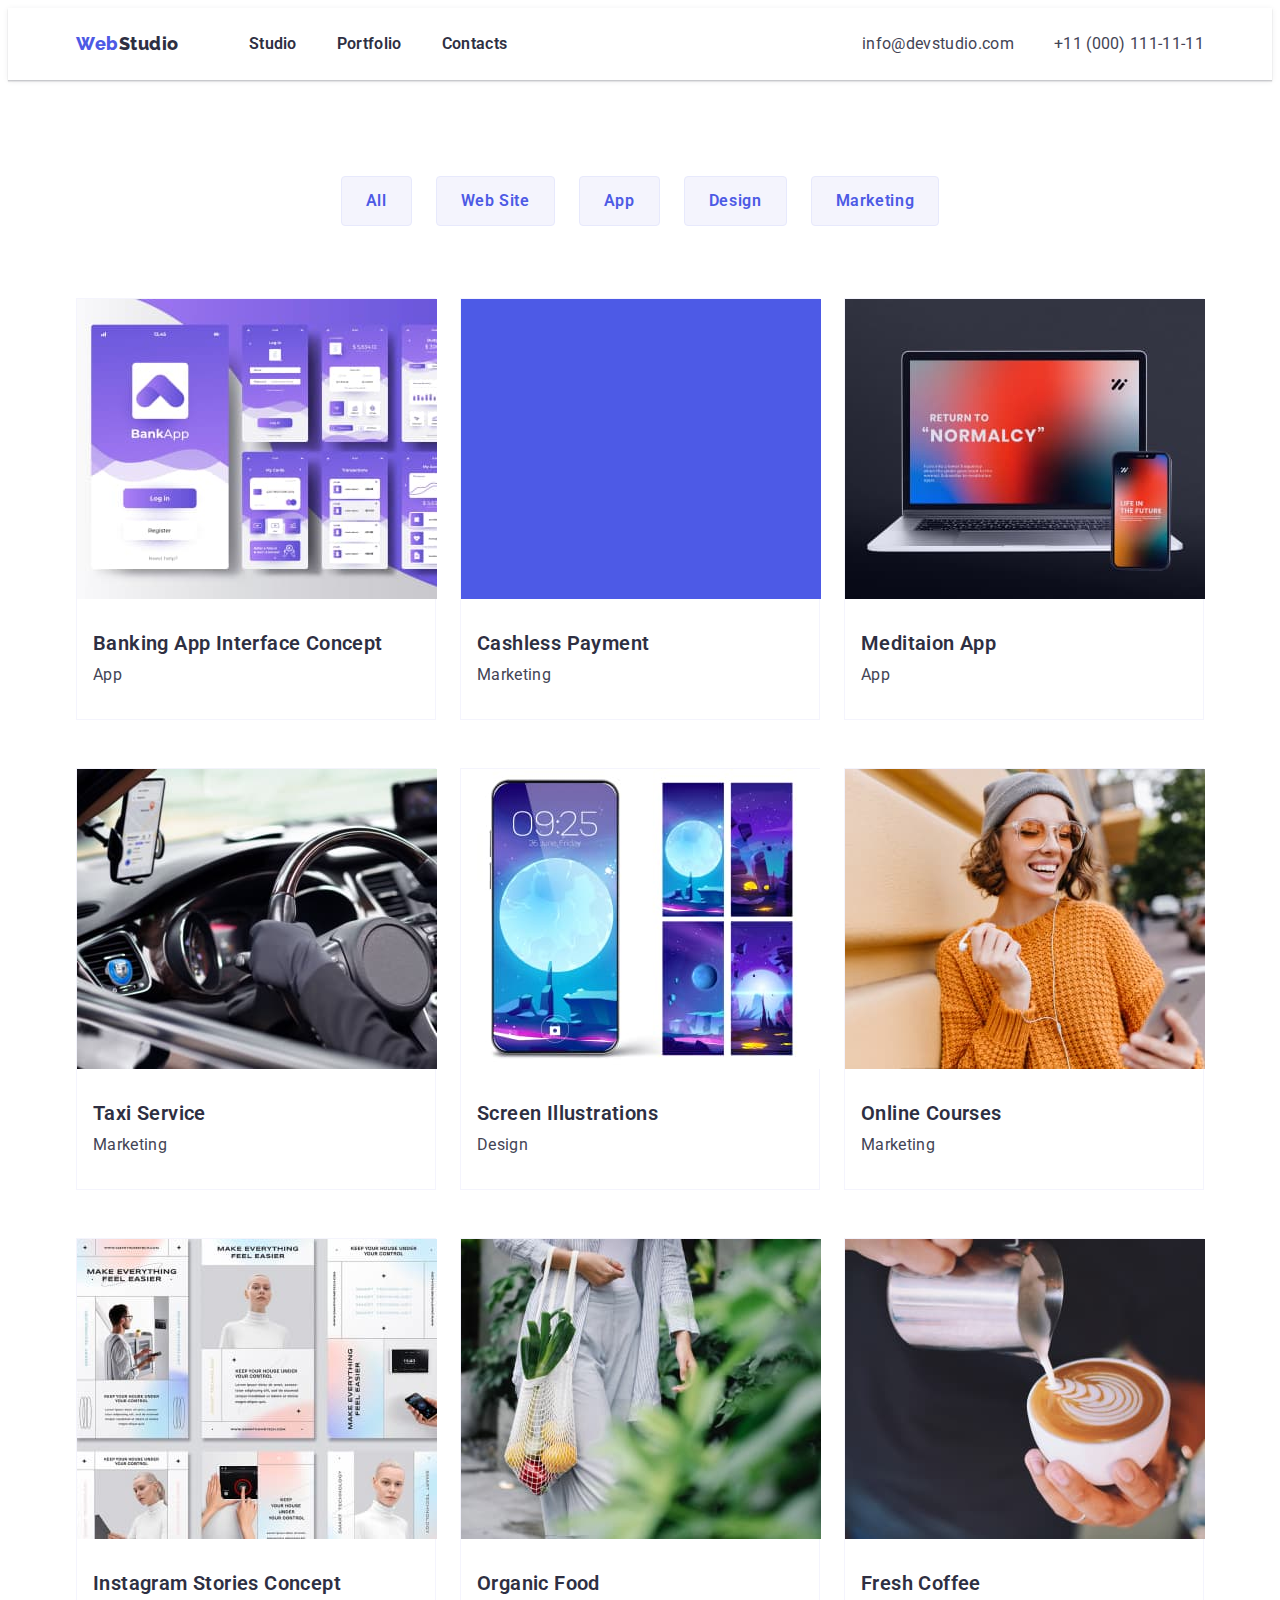
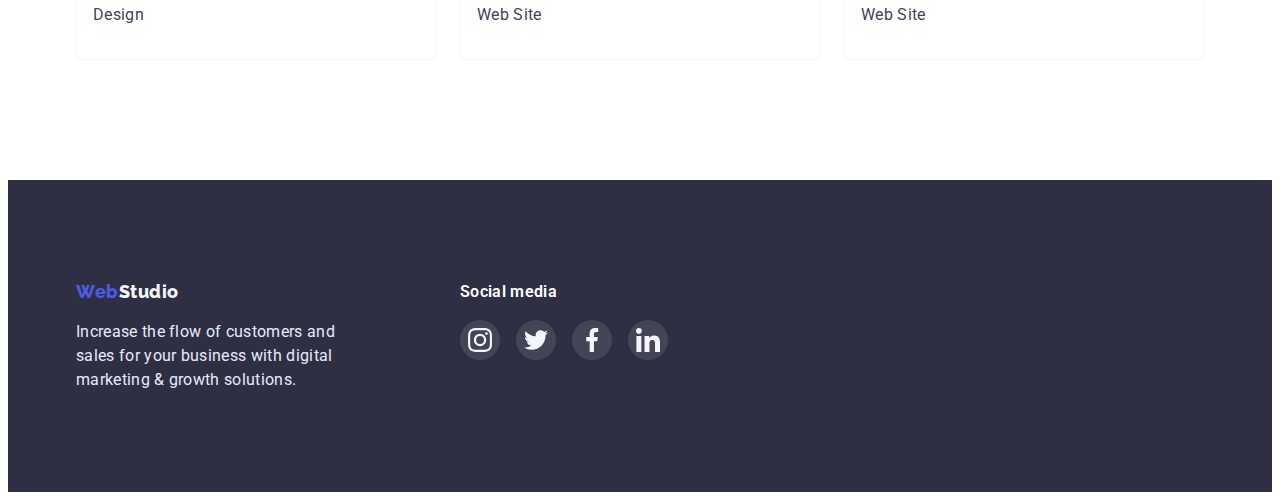
==== portfolio.html @ 2c4b4c8c "Додані svg іконки" ====
<!DOCTYPE html>
<html lang="en">

<head>
    <meta charset="UTF-8">
    <meta http-equiv="X-UA-Compatible" content="IE=edge">
    <meta name="viewport" content="width=device-width, initial-scale=1.0">
    <title>Portfolio</title>
    <link rel="stylesheet" href="https://fonts.googleapis.com/css2?family=Raleway:wght@700&family=Roboto:wght@400;500;700;900&display=swap">
    <link rel="stylesheet" href="https://cdnjs.cloudflare.com/ajax/libs/modern-normalize/1.1.0/modern-normalize.min.css" integrity="sha512-wpPYUAdjBVSE4KJnH1VR1HeZfpl1ub8YT/NKx4PuQ5NmX2tKuGu6U/JRp5y+Y8XG2tV+wKQpNHVUX03MfMFn9Q==" crossorigin="anonymous" referrerpolicy="no-referrer" />
    <link rel="stylesheet" href="./css/styles.css">
</head>

<body>
    <header>
        
        <div class="container main-nav">
                <nav>
                    <ul class="site-nav">
                        <li class="item">
                            <a href="./index.html" class="logo-header"><span class="web-header">Web</span>Studio</a>
                        </li>
            
                        <li class="item">
                            <a href="./index.html" class="link"> Studio </a>
                        </li>
            
                        <li class="item">
                            <a href="./portfolio.html" class="link"> Portfolio </a>
                        </li>
            
                        <li class="item">
                            <a href="" class="link"> Contacts </a>
                        </li>
                    </ul>
                </nav>
                    
                    <ul class="contacts">
                        <li class="item">
                            <a href="malito:info@devstudio.com" class="contacts-link"> info@devstudio.com </a>
                        </li>
                        <li class="item">
                            <a href="tel:+110001111111" class="contacts-link"> +11 (000) 111-11-11 </a>
                        </li>
                    </ul>
        </div>
    </header>
    
    <main>
        <section class="section section-portfolio">
            <h1 class="hidden-title">Portfolio</h1>
            <div class="container filter-portfolio">
                <ul class="filter">
                    <li class="button">
                        <button class="filter-button" type="button">All</button>
                    </li>
                    <li class="button">
                        <button class="filter-button" type="button">Web Site</button>
                    </li>
                    <li class="button">
                        <button class="filter-button" type="button">App</button>
                    </li>
                    <li class="button">
                        <button class="filter-button" type="button">Design</button>
                    </li>
                    <li class="button">
                        <button class="filter-button" type="button">Marketing</button>
                    </li>
                </ul>
            </div>

            <h2 class="hidden-title">Projects</h2>
            <div class="container">
                <ul class="projects-list">
                    <li class="list">
                        <a href="">
                            <!-- <p class="white-text">14 Stylish and User-Friendly App Design Concepts · Task Manager App · Calorie Tracker App· Exotic Fruit Ecommerce App ·Cloud Storage App</p> -->
                            <img class="projects-img" src="./img/portfolio/projects/1img.jpg" alt="Bank program interface" width="360" >
                            <div class="projects-text" >
                                <h3 class="section-secondary">Banking App Interface Concept</h3>
                                <p class="section-text">App</p>
                            </div>
                        </a>
                    </li>
                    <li class="list">
                        <a href="">
                            <!-- <p class="white-text">14 Stylish and User-Friendly App Design Concepts · Task Manager App · Calorie Tracker App· Exotic Fruit Ecommerce App ·Cloud Storage App</p> -->
                            <img class="projects-img" src="./img/portfolio/projects/2img.jpg" alt="list of applications" width="360">
                            <div class="projects-text" >
                                <h3 class="section-secondary">Cashless Payment</h3>
                                <p class="section-text">Marketing</p>
                            </div>
                        </a>
                    </li>
                    <li class="list">
                        <a href="">
                            <!-- <p class="white-text">14 Stylish and User-Friendly App Design Concepts · Task Manager App · Calorie Tracker App· Exotic Fruit Ecommerce App ·Cloud Storage App</p> -->
                            <img class="projects-img" src="./img/portfolio/projects/3img.jpg" alt="mockup" width="360">
                            <div class="projects-text" >
                                <h3 class="section-secondary">Meditaion App</h3>
                                <p class="section-text">App</p>
                            </div>
                        </a>
                    </li>
                    <li class="list">
                        <a href="">
                            <!-- <p class="white-text">14 Stylish and User-Friendly App Design Concepts · Task Manager App · Calorie Tracker App· Exotic Fruit Ecommerce App ·Cloud Storage App</p> -->
                            <img class="projects-img" src="./img/portfolio/projects/4img.jpg" alt="car" width="360">
                            <div class="projects-text" >
                                <h3 class="section-secondary">Taxi Service</h3>
                                <p class="section-text">Marketing</p>
                            </div>
                        </a>
                    </li>
                    <li class="list">
                        <a href="">
                            <!-- <p class="white-text">14 Stylish and User-Friendly App Design Concepts · Task Manager App · Calorie Tracker App· Exotic Fruit Ecommerce App ·Cloud Storage App</p> -->
                            <img class="projects-img" src="./img/portfolio/projects/5img.jpg" alt="phone" width="360">
                            <div class="projects-text" >
                                <h3 class="section-secondary">Screen Illustrations</h3>
                                <p class="section-text">Design</p>
                            </div>
                        </a>
                    </li>
                    <li class="list">
                        <a href="">
                            <!-- <p class="white-text">14 Stylish and User-Friendly App Design Concepts · Task Manager App · Calorie Tracker App· Exotic Fruit Ecommerce App ·Cloud Storage App</p> -->
                            <img class="projects-img" src="./img/portfolio/projects/6img.jpg" alt="woman" width="360">
                            <div class="projects-text" >
                                <h3 class="section-secondary">Online Courses</h3>
                                <p class="section-text">Marketing</p>
                            </div>
                        </a>
                    </li>
                    <li class="list">
                        <a href="">
                            <!-- <p class="white-text">14 Stylish and User-Friendly App Design Concepts · Task Manager App · Calorie Tracker App· Exotic Fruit Ecommerce App ·Cloud Storage App</p> -->
                            <img class="projects-img" src="./img/portfolio/projects/7img.jpg " alt="phone-screen" width="360">
                            <div class="projects-text" >
                                <h3 class="section-secondary">Instagram Stories Concept</h3>
                                <p class="section-text">Design</p>
                            </div>
                        </a>
                    </li>
                    <li class="list">
                        <a href="">
                            <!-- <p class="white-text">14 Stylish and User-Friendly App Design Concepts · Task Manager App · Calorie Tracker App· Exotic Fruit Ecommerce App ·Cloud Storage App</p> -->
                            <img class="projects-img" src="./img/portfolio/projects/8img.jpg" alt="woman with fruit" width="360">
                            <div class="projects-text">
                                <h3 class="section-secondary">Organic Food</h3>
                                <p class="section-text">Web Site</p>
                            </div>
                        </a>
                    </li>
                    <li class="list">
                        <a href="">
                            <!-- <p class="white-text">14 Stylish and User-Friendly App Design Concepts · Task Manager App · Calorie Tracker App· Exotic Fruit Ecommerce App ·Cloud Storage App</p> -->
                            <img class="projects-img" src="./img/portfolio/projects/9img.jpg" alt="coffee" width="360">
                            <div class="projects-text" >
                                <h3 class="section-secondary">Fresh Coffee</h3>
                                <p class="section-text">Web Site</p>
                            </div>
                        </a>
                    </li>
                </ul>
            </div>

        </section>

    </main>
    <footer>
        <div class=" container bottom">
            <div class="footer">
                <a href="./index.html" class="logo-footer"><span class="web-footer">Web</span>Studio</a>
                <p class="footer-text">Increase the flow of customers and sales for your business with digital marketing & growth solutions.</p>
            </div>
            <div class="social-media-footer">
                <h2 class="footer-h2">Social media</h2>
                <ul class="social-networks-footer">
                    <li class="icon">
                        <svg class="list">
                            <use href="./img/icons.svg#icon-instagram"></use>
                        </svg>
                    </li>
                    <li class="icon">
                        <svg class="list">
                            <use href="./img/icons.svg#icon-twitter" ></use>
                        </svg>
                    </li>
                    <li class="icon">
                        <svg class="list">
                            <use href="./img/icons.svg#icon-facebook" ></use>
                        </svg>
                    </li>
                    <li class="icon">
                        <svg class="list">
                            <use href="./img/icons.svg#icon-linkedin" ></use>
                        </svg>
                    </li>
                </ul>
            </div>
        </div>
    </footer>
</body>

</html>
---- css/styles.css ----
/*загальні налаштування*/

:root {
    --primary-brand: #4D5AE5;
    --dark-color: #2E2F42;
    --success-color: #31D0AA;
    --text-color: #434455;
    --subtle-text: #8E8F99;
    --accent-color: #E7E9FC;
    --light-color: #F4F4FD;
    --white-color: #FFFFFF;

    --primary-font: Roboto, sans-serif;
    --logo-font: Raleway, sans-serif;
}

html {
    box-sizing: border-box;
}

*,
*::before,
*::after {
    box-sizing: inherit;
}

ul,
li,
p,
h1,
h2,
h3{
    list-style: none;
    padding: 0;
    margin: 0;
}

a {
    text-decoration: none;
}

body {
    background: var(--white-color);
    color: var(--text-color);
    font-family: var(--primary-font);
}

.container {
    width: 1158px;
    margin: 0 auto;
    padding: 0 15px;
    margin-top: none;
    
    /* outline: 2px solid black */
}

header {
    box-shadow: 0px 2px 1px rgba(46, 47, 66, 0.08), 0px 1px 1px rgba(46, 47, 66, 0.16), 0px 1px 6px rgba(46, 47, 66, 0.08);
}

/* logo header */
.logo-header {
    display: block;
    margin-right: 30px;
    padding-top: 24px;
    padding-bottom: 24px;
    
    color: var(--dark-color);
    font-family: var(--logo-font);
    font-weight: 800;
    font-size: 18px;
    line-height: 1.33;
    letter-spacing: 0.03em;

}

.logo-header:focus {
    color: var(--primary-brand);
}

.web-header {
    color: var(--primary-brand);
    font-family: Raleway, sans-serif;
    font-weight: 800;
    font-size: 18px;
    line-height: 1.33;
    letter-spacing: 0.03em;
}

.web-header:focus {
    color: var(--dark-color);
}


/*site navigation*/

.site-nav {
    display: flex;
}

.site-nav .item:not(:last-child) {
    margin-right: 40px;
}

.site-nav .link {
    display: block;
    padding-top: 24px;
    padding-bottom: 24px;
    
    color: var(--dark-color);
    font-family: 'Roboto', sans-serif;
    font-weight: 600;
    font-size: 16px;
    line-height: 1.5;
    letter-spacing: 0.02em;
}

.site-nav .link:hover,
.site-nav .link:focus {
    color: var(--text-color);
}

.site-nav .link:active {
    color: var(--primary-brand);
}


/* contacts */

.contacts {
    display: flex;
    margin-left: auto;
}

.contacts .item:not(:last-child) {
    margin-right: 40px;
}

.contacts-link {
    display: block;
    padding-top: 24px;
    padding-bottom: 24px;
    
    color: var(--text-color);
    font-size: 16px;
    line-height: 1.5;
    letter-spacing: 0.02em;
}

.contacts-link:hover,
.contacts-link:focus {
    color: var(--primary-brand);
}

.main-nav {
    display: flex;
    align-items: center;
}

/*hero */
.hero {
    padding-top: 192px;
    padding-bottom: 192px;
    
    background-color: var(--dark-color);
    text-align: center;
    background-image:linear-gradient(rgba(46,47,66,0.7),rgba(46,47,66,0.7)), url(../img/studio/hero/hero.jpg);
    background-repeat: no-repeat;
    background-position: center;
    background-size: cover;
}

.hero-title {
    margin-bottom: 48px;
    
    color: var(--white-color);
    fon-weight: 600;
    font-size: 56px;
    line-height: 1.07;
    letter-spacing: 0.02em;
}

.hero-button {
    padding: 16px 32px;
    border-radius: 4px;
    border-color: transparent;

    color: var(--white-color);
    background-color: var(--primary-brand);
    box-shadow: 0px 4px 4px rgba(0, 0, 0, 0.15);
    
    font-family: 'Roboto', sans-serif;
    font-weight: 600;
    font-size: 16px;
    line-height: 1.2;
    letter-spacing: 0.04em;
    align-items: center;
    cursor: pointer;

}

.hero-button:hover,
.hero-button:focus {
    background: #4D5AE5;
    box-shadow: 0px 1px 6px rgba(46, 47, 66, 0.08), 0px 1px 1px rgba(46, 47, 66, 0.16), 0px 2px 1px rgba(46, 47, 66, 0.08);
    border-radius: 4px;
}

.hero-button:active {
    background: #404BBF;
    box-shadow: 0px 4px 4px rgba(0, 0, 0, 0.15);
    border-radius: 4px;
}


/* who we are */

.hidden-title {
    display: none;
}

.second-section {
    padding-top: 120px;
    padding-bottom: 120px;
}

 /* h3 */
.section-secondary {
    margin-bottom: 8px;
    
    color: var(--dark-color);
    font-weight: 600;
    font-size: 20px;
    line-height: 1.2;
    letter-spacing: 0.02em;
}

/* p */
.section-text {  
    color: var(--text-color);
    font-size: 16px;
    line-height: 1.5;
    letter-spacing: 0.02em;
    /* width: 264px ; */
}

.feature-list {
    display: flex;
    /* border-top: 120px; */
}

.feature-list .item:not(:last-child){
    margin-right: 24px;
}

.feature-list .item::before {
    content:'';
    display: block;
    width: 264px;
    height: 112px;
    background-repeat: no-repeat;
    background-position:center;
    padding: 24px;
    background-color: var(--light-color);
    border-radius: 4px;
    margin-bottom: 8px;
}

.feature-list .strategy::before{
    background-image: url(../img/studio/Who-we-are/antenna.svg);
}

.feature-list .punctuality::before{
    background-image: url(../img/studio/Who-we-are/clock.svg);
}

.feature-list .diligence::before{
    background-image: url(../img/studio/Who-we-are/diagram.svg);
}

.feature-list .technologies::before{
    background-image: url(../img/studio/Who-we-are/astronaut.svg);
}


/* what are we doing*/

/* h2 */
.section-title {
    margin-bottom: 72px;
    
    color: var(--dark-color);
    font-weight: 600;
    font-size: 36px;
    line-height: 1.1;
    letter-spacing: 0.02em;
    text-align: center;
    text-transform: capitalize;
}

img {
    display: block;
}

.images-list {
    display: flex;
}

.technologies-photo {
    padding-bottom: 120px;
}

.images-list .item:not(:last-child) {
    margin-right: 24px;
}

/* Our Team */

.team-section {
    background-color: var(--light-color);
    /* height: min-content 732px; */
    padding-top: 120px;
    padding-bottom: 120px
    ;
}

/* h2 team-section */
.team-section .title {
    margin-bottom: 72px;
    
    color: var(--dark-color);
    font-weight: 600;
    font-size: 36px;
    line-height: 1.1;
    letter-spacing: 0.02em;
    text-align: center;
    text-transform: capitalize;
}

/* h3  team-section*/
.team-section .secondary {
    margin-bottom: 8px;
    
    color: var(--dark-color);
    font-weight: 600;
    font-size: 20px;
    line-height: 1.2;
    letter-spacing: 0.02em;
}

/* p team-section */
.team-section .text {   
    color: var(--text-color);
    font-size: 16px;
    line-height: 1.5;
    letter-spacing: 0.02em;
    margin-bottom: 8px;
}

.team{
    padding-top: 32px;
    padding-bottom: 32px;
}

.team-list {
    display: flex;
    text-align: center; 
}

.team-list .item {
    background: #FFFFFF;
    box-shadow: 0px 1px 6px rgba(46, 47, 66, 0.08), 0px 1px 1px rgba(46, 47, 66, 0.16), 0px 2px 1px rgba(46, 47, 66, 0.08);
    border-radius: 0px 0px 4px 4px;
}

.team-list .item:not(:last-child) {
    margin-right: 24px;
}

.social-networks{
    display: flex;
    justify-content: space-around;
    padding-left: 16px; 
    padding-right: 16px;
}


.social-networks .list{
    display: block;
    width: 16px;
    height: 16px;
}

.social-networks .icon {
    background-color: #4D5AE5;
    padding: 12px;
    border-radius: 50%;
    margin-top: 4px;
    margin-bottom: 4px;
    cursor: pointer;
}
.social-networks .icon:hover,
.social-networks .icon:focus{
    background: #4D5AE5;
    box-shadow: 0px 1px 6px rgba(46, 47, 66, 0.08), 0px 1px 1px rgba(46, 47, 66, 0.16), 0px 2px 1px rgba(46, 47, 66, 0.08);
}

.social-networks .icon:active{
    background: #404BBF;
box-shadow: 0px 4px 4px rgba(0, 0, 0, 0.15);
}

.social-networks .icon:not(:last-child){
    margin-right: 24px;
}


/*customers*/

.logo-costomers {
    display: flex;
}

.logo-costomers .icon{
    width: 168px;
    height: 68px;
    padding: 16px 32px;
    fill: var(--subtle-text) ;
    border: 1px solid var(--subtle-text);
    border-radius: 4px;
    cursor: pointer;
}

.logo-costomers .list:not(:last-child){
    margin-right: 24px ;
}

.logo-costomers .icon:hover,
.logo-costomers .icon:focus{
    fill: var(--primary-brand);
    border: 1px solid var(--primary-brand);
}

.container-section{
    padding-top: 120px;
    padding-bottom: 120px;
}


/* footer */

.bottom{
    display: flex;
    padding-top: 100px;
    padding-bottom: 100px;
}

footer {
    background-color: var(--dark-color);
}

.footer{
    margin-right: 120px;
}

/* logo footer*/

.logo-footer {
    margin-bottom: 16px;
    
    color: var(--light-color);
    font-family: Raleway, sans-serif;
    font-weight: 800;
    font-size: 18px;
    line-height: 1.33;
    letter-spacing: 0.03em;
    
    display:inline-block;
}

.logo-footer:focus {
    color: var(--primary-brand);
}

.web-footer {
    color: var(--primary-brand);
    font-family: Raleway, sans-serif;
    font-weight: 800;
    font-size: 18px;
    line-height: 1.33;
    letter-spacing: 0.03em;
    
    display:inline-block;
}

.web-footer:focus {
    color: var(--light-color);
}


.footer-text {
    width: 264px;
    color: var(--accent-color);
    font-size: 16px;
    line-height: 1.5;
    letter-spacing: 0.02em;
}

.footer-h2{
    font-weight: 600;
    font-size: 16px;
    line-height: 1.5;
    letter-spacing: 0.02em;
    color: var(--white-color);
    
    margin-bottom: 16px;
}

.social-networks-footer {
    display: flex;
}

.social-networks-footer .icon{
    padding: 8px;
    background-color: rgba(255, 255, 255, 0.1);
    border-radius: 50%;
    cursor: pointer;
}

.social-networks-footer .icon:not(:last-child){
    margin-right: 16px ;
}

.social-networks-footer .icon:hover,
.social-networks-footer .icon:focus{
    background: #4D5AE5;
    box-shadow: 0px 1px 6px rgba(46, 47, 66, 0.08), 0px 1px 1px rgba(46, 47, 66, 0.16), 0px 2px 1px rgba(46, 47, 66, 0.08);
}

.social-networks-footer .icon:active{
    background: #404BBF;
    box-shadow: 0px 4px 4px rgba(0, 0, 0, 0.15);
}

.social-networks-footer .list{
    display: block;
    width: 24px;
    height: 24px;

}

/*p. portfolio*/


/* section button*/
.filter {
    display: flex;
    justify-content: center;
    margin-bottom: 72px;
}

.section-portfolio {
    padding-top: 96px;
    padding-bottom: 120px; 
}

.filter .button:not(:last-child){
    margin-right: 24px;
}

.filter-button {
    padding: 12px 24px;
    border: none;

    background-color: var(--light-color);
    color: var(--primary-brand);
    border: 1px solid #E7E9FC;
    border-radius: 4px;

    font-family: 'Roboto', sans-serif; 
    font-weight: 600;
    font-size: 16px;
    line-height: 1.5;
    letter-spacing: 0.04em;
    cursor: pointer;
}

.filter-button:hover,
.filter-button:focus {
    background-color: var(--primary-brand);
    color: var(--white-color);
    box-shadow: 0px 3px 1px rgba(0, 0, 0, 0.1), 0px 2px 1px rgba(0, 0, 0, 0.08), 0px 2px 2px rgba(0, 0, 0, 0.12);
    border-radius: 4px;
}

/* Projects */

.projects-img {
    margin-bottom: 32px;
}

.projects-list {
    display: flex;
    flex-wrap: wrap; 
}

.projects-text{
    padding-left: 16px;
    padding-bottom: 32px;
}

.projects-list .list{
    width: 360px;

    border: 0.5px solid var(--light-color);
    /* box-shadow: 0px 1px 6px rgba(46, 47, 66, 0.08); */
}

.projects-list .list:hover,
.projects-list .list:focus{
    box-shadow: 0px 1px 6px rgba(46, 47, 66, 0.08);
}

.projects-list .list:not(:nth-child(3n)) {
    margin-right: 24px;
}

.projects-list .list:not(:nth-last-child(-n + 3)) {
    margin-bottom: 48px;
}




.white-text {
    color: var(--light-color);
    font-size: 16px;
    line-height: 1.5;
    letter-spacing: 0.02em;
}
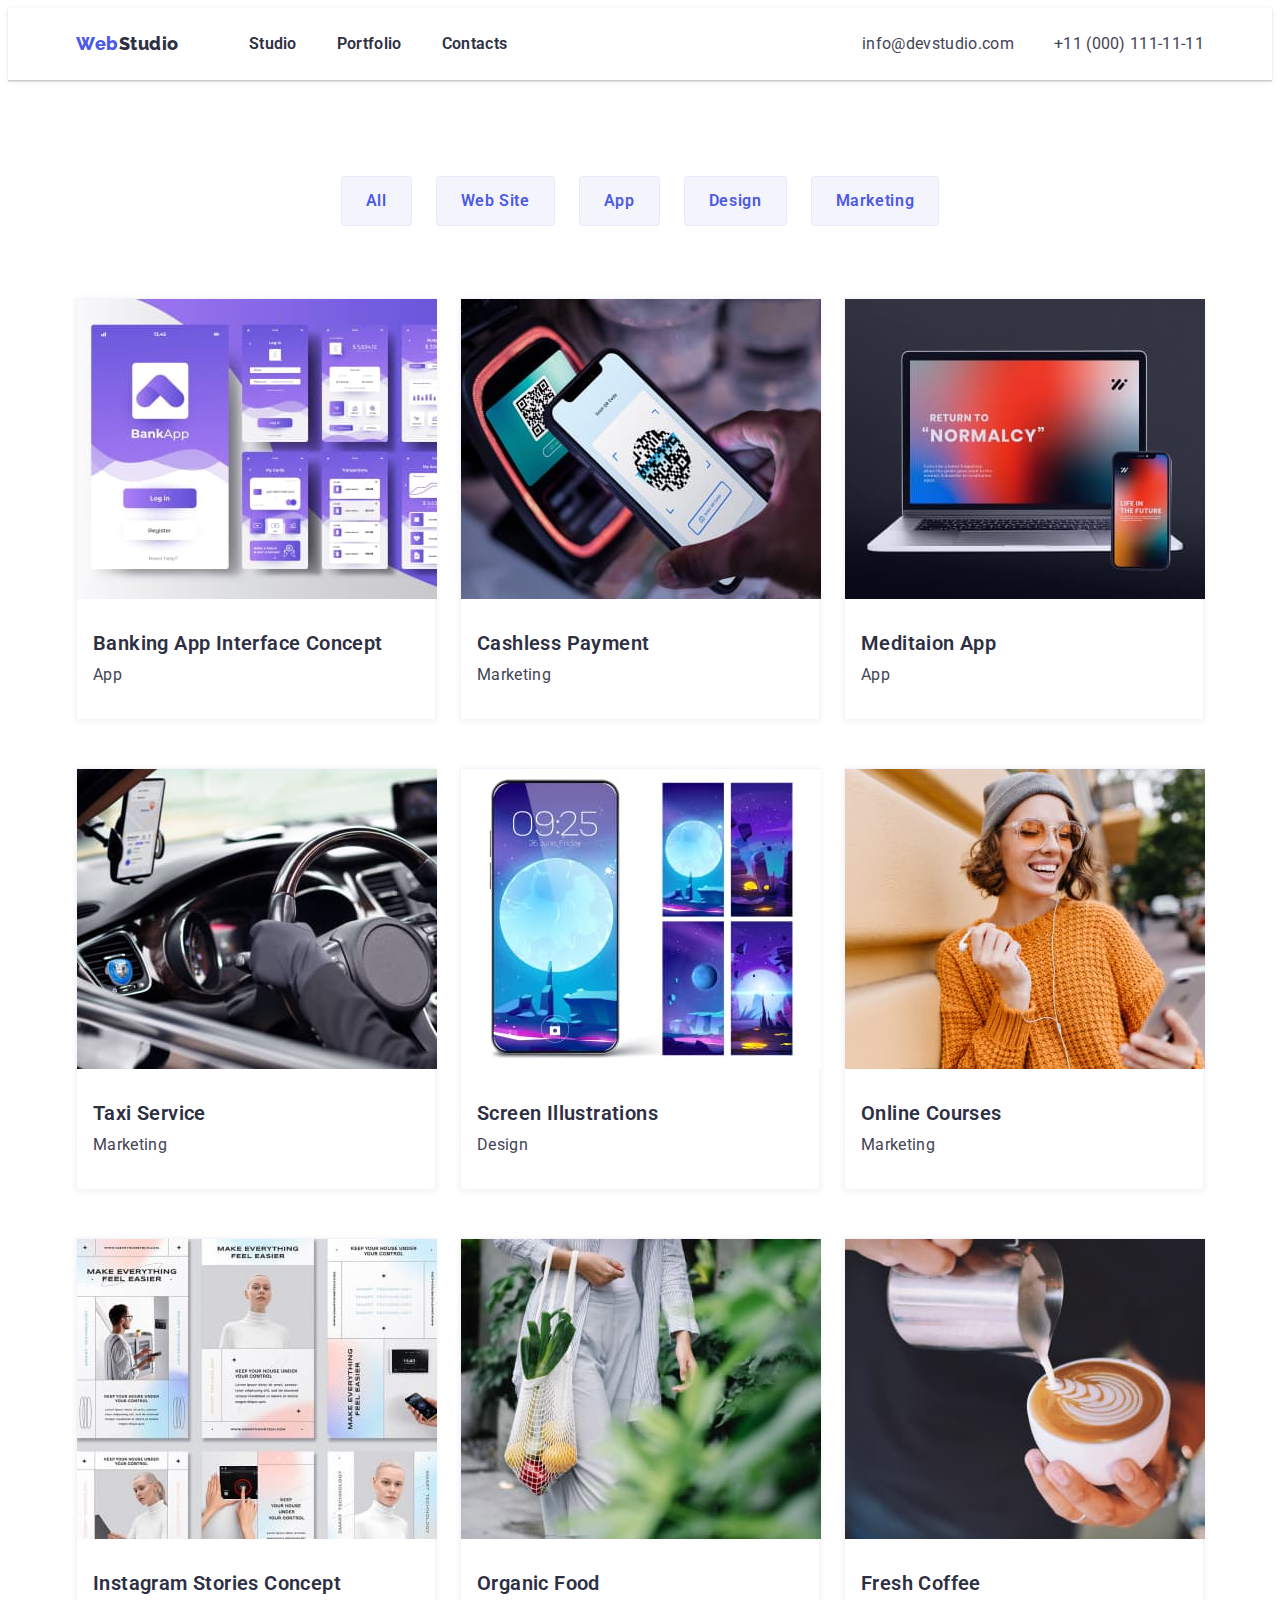
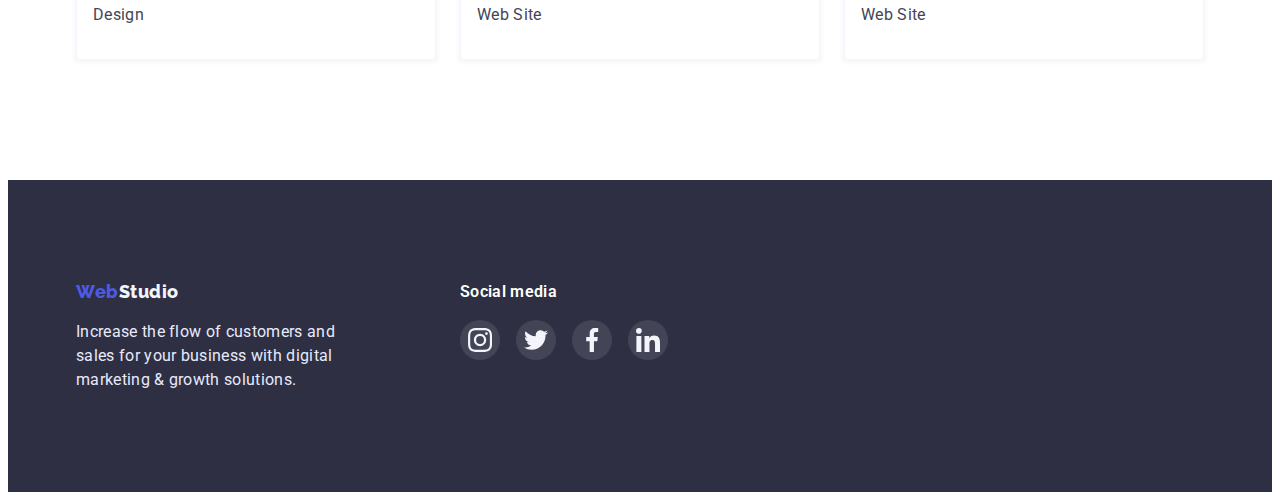
==== commit 1ff7f245: "Зміна hover,focus" ====
--- a/portfolio.html
+++ b/portfolio.html
@@ -169,8 +169,8 @@
 
     </main>
     <footer>
-        <div class=" container bottom">
-            <div class="footer">
+        <div class="container footer">
+            <div class="footer-about-us">
                 <a href="./index.html" class="logo-footer"><span class="web-footer">Web</span>Studio</a>
                 <p class="footer-text">Increase the flow of customers and sales for your business with digital marketing & growth solutions.</p>
             </div>
@@ -178,24 +178,32 @@
                 <h2 class="footer-h2">Social media</h2>
                 <ul class="social-networks-footer">
                     <li class="icon">
-                        <svg class="list">
-                            <use href="./img/icons.svg#icon-instagram"></use>
-                        </svg>
-                    </li>
-                    <li class="icon">
-                        <svg class="list">
-                            <use href="./img/icons.svg#icon-twitter" ></use>
-                        </svg>
-                    </li>
-                    <li class="icon">
-                        <svg class="list">
-                            <use href="./img/icons.svg#icon-facebook" ></use>
-                        </svg>
-                    </li>
-                    <li class="icon">
-                        <svg class="list">
-                            <use href="./img/icons.svg#icon-linkedin" ></use>
-                        </svg>
+                        <a class="footer-icon" href="">
+                            <svg class="list">
+                                <use href="./img/icons.svg#icon-instagram"></use>
+                            </svg>
+                        </a>
+                    </li>
+                    <li class="icon">
+                        <a class="footer-icon" href="">
+                            <svg class="list">
+                                <use href="./img/icons.svg#icon-twitter" ></use>
+                            </svg>
+                        </a>
+                    </li>
+                    <li class="icon">
+                        <a class="footer-icon" href="">
+                            <svg class="list">
+                                <use href="./img/icons.svg#icon-facebook" ></use>
+                            </svg>
+                        </a>
+                    </li>
+                    <li class="icon">
+                        <a class="footer-icon" href="">
+                            <svg class="list">
+                                <use href="./img/icons.svg#icon-linkedin" ></use>
+                            </svg>
+                        </a>
                     </li>
                 </ul>
             </div>
--- a/css/styles.css
+++ b/css/styles.css
@@ -24,6 +24,10 @@
     box-sizing: inherit;
 }
 
+svg {
+    display: block;
+}
+
 ul,
 li,
 p,
@@ -201,16 +205,16 @@
 
 .hero-button:hover,
 .hero-button:focus {
-    background: #4D5AE5;
+    background: #404BBF;
     box-shadow: 0px 1px 6px rgba(46, 47, 66, 0.08), 0px 1px 1px rgba(46, 47, 66, 0.16), 0px 2px 1px rgba(46, 47, 66, 0.08);
     border-radius: 4px;
 }
 
-.hero-button:active {
+/* .hero-button:active {
     background: #404BBF;
     box-shadow: 0px 4px 4px rgba(0, 0, 0, 0.15);
     border-radius: 4px;
-}
+} */
 
 
 /* who we are */
@@ -379,9 +383,9 @@
 
 .social-networks{
     display: flex;
-    justify-content: space-around;
-    padding-left: 16px; 
-    padding-right: 16px;
+    justify-content: space-between;
+    margin-left: 16px;
+    margin-right: 16px;
 }
 
 
@@ -392,79 +396,83 @@
 }
 
 .social-networks .icon {
-    background-color: #4D5AE5;
-    padding: 12px;
-    border-radius: 50%;
     margin-top: 4px;
     margin-bottom: 4px;
     cursor: pointer;
 }
-.social-networks .icon:hover,
-.social-networks .icon:focus{
-    background: #4D5AE5;
-    box-shadow: 0px 1px 6px rgba(46, 47, 66, 0.08), 0px 1px 1px rgba(46, 47, 66, 0.16), 0px 2px 1px rgba(46, 47, 66, 0.08);
-}
-
-.social-networks .icon:active{
+
+.social-networks .icon-link{
+    display: block;
+    padding: 12px;
+    border-radius: 50%;
+    background-color: var(--primary-brand);
+}
+
+.social-networks .icon-link:hover{
     background: #404BBF;
-box-shadow: 0px 4px 4px rgba(0, 0, 0, 0.15);
+    box-shadow: 0px 4px 4px rgba(0, 0, 0, 0.15);
+}
+
+
+
+.icon-link:focus  {
+    background: #404BBF;
+    box-shadow: 0px 4px 4px rgba(0, 0, 0, 0.15);
+}
+
+.icon-link:focus{
+    outline: none;
 }
 
 .social-networks .icon:not(:last-child){
     margin-right: 24px;
 }
 
-
-/*customers*/
-
-.logo-costomers {
-    display: flex;
-}
-
-.logo-costomers .icon{
-    width: 168px;
-    height: 68px;
-    padding: 16px 32px;
-    fill: var(--subtle-text) ;
-    border: 1px solid var(--subtle-text);
-    border-radius: 4px;
-    cursor: pointer;
-}
-
-.logo-costomers .list:not(:last-child){
-    margin-right: 24px ;
-}
-
-.logo-costomers .icon:hover,
-.logo-costomers .icon:focus{
-    fill: var(--primary-brand);
-    border: 1px solid var(--primary-brand);
-}
-
-.container-section{
+/* customers */
+
+.costomers-logo{
+    display: flex;
+    justify-content: space-between;
+}
+
+.costomers-link{
+    display: block;
+}
+
+.сustomers-container{
     padding-top: 120px;
     padding-bottom: 120px;
 }
 
+.costomers-logo .icon{
+    width: 168px;
+    height: 88px;
+    border: 1px solid #8E8F99;
+    border-radius: 4px;
+    padding: 16px 32px;
+    fill: var(--subtle-text);
+    cursor: pointer;
+}
+
+.costomers-logo .icon:hover{
+    fill: var(--primary-brand);
+    border-color: var(--primary-brand);
+}
+
+.costomers-link:focus .icon {
+    fill: var(--primary-brand);
+    border-color: var(--primary-brand);
+}
+
+.costomers-link:focus{
+    outline: none;
+}
+
+
 
 /* footer */
 
-.bottom{
-    display: flex;
-    padding-top: 100px;
-    padding-bottom: 100px;
-}
-
-footer {
-    background-color: var(--dark-color);
-}
-
-.footer{
-    margin-right: 120px;
-}
-
 /* logo footer*/
-
 .logo-footer {
     margin-bottom: 16px;
     
@@ -496,6 +504,22 @@
 .web-footer:focus {
     color: var(--light-color);
 }
+/* ________________________________________________ */
+
+
+.footer {
+    display: flex;
+    padding-top: 100px;
+    padding-bottom: 100px;
+}
+
+footer {
+    background-color: var(--dark-color);
+}
+
+.footer-about-us{
+    margin-right: 120px;
+}
 
 
 .footer-text {
@@ -520,7 +544,8 @@
     display: flex;
 }
 
-.social-networks-footer .icon{
+.footer-icon{
+    display: block;
     padding: 8px;
     background-color: rgba(255, 255, 255, 0.1);
     border-radius: 50%;
@@ -528,18 +553,18 @@
 }
 
 .social-networks-footer .icon:not(:last-child){
-    margin-right: 16px ;
-}
-
-.social-networks-footer .icon:hover,
-.social-networks-footer .icon:focus{
-    background: #4D5AE5;
+    margin-right: 16px;
+}
+
+.footer-icon:hover {
+    background: var(--success-color);
     box-shadow: 0px 1px 6px rgba(46, 47, 66, 0.08), 0px 1px 1px rgba(46, 47, 66, 0.16), 0px 2px 1px rgba(46, 47, 66, 0.08);
 }
 
-.social-networks-footer .icon:active{
-    background: #404BBF;
-    box-shadow: 0px 4px 4px rgba(0, 0, 0, 0.15);
+.footer-icon:focus {
+    background: var(--success-color);
+    box-shadow: 0px 1px 6px rgba(46, 47, 66, 0.08), 0px 1px 1px rgba(46, 47, 66, 0.16), 0px 2px 1px rgba(46, 47, 66, 0.08);
+    outline: none;
 }
 
 .social-networks-footer .list{
@@ -613,12 +638,13 @@
     width: 360px;
 
     border: 0.5px solid var(--light-color);
-    /* box-shadow: 0px 1px 6px rgba(46, 47, 66, 0.08); */
+    box-shadow: 0px 1px 6px rgba(46, 47, 66, 0.08);
 }
 
 .projects-list .list:hover,
 .projects-list .list:focus{
-    box-shadow: 0px 1px 6px rgba(46, 47, 66, 0.08);
+    border: 0.5px solid #F4F4FD;
+    box-shadow: 0px 1px 6px rgba(46, 47, 66, 0.08), 0px 1px 1px rgba(46, 47, 66, 0.16), 0px 2px 1px rgba(46, 47, 66, 0.08);
 }
 
 .projects-list .list:not(:nth-child(3n)) {
